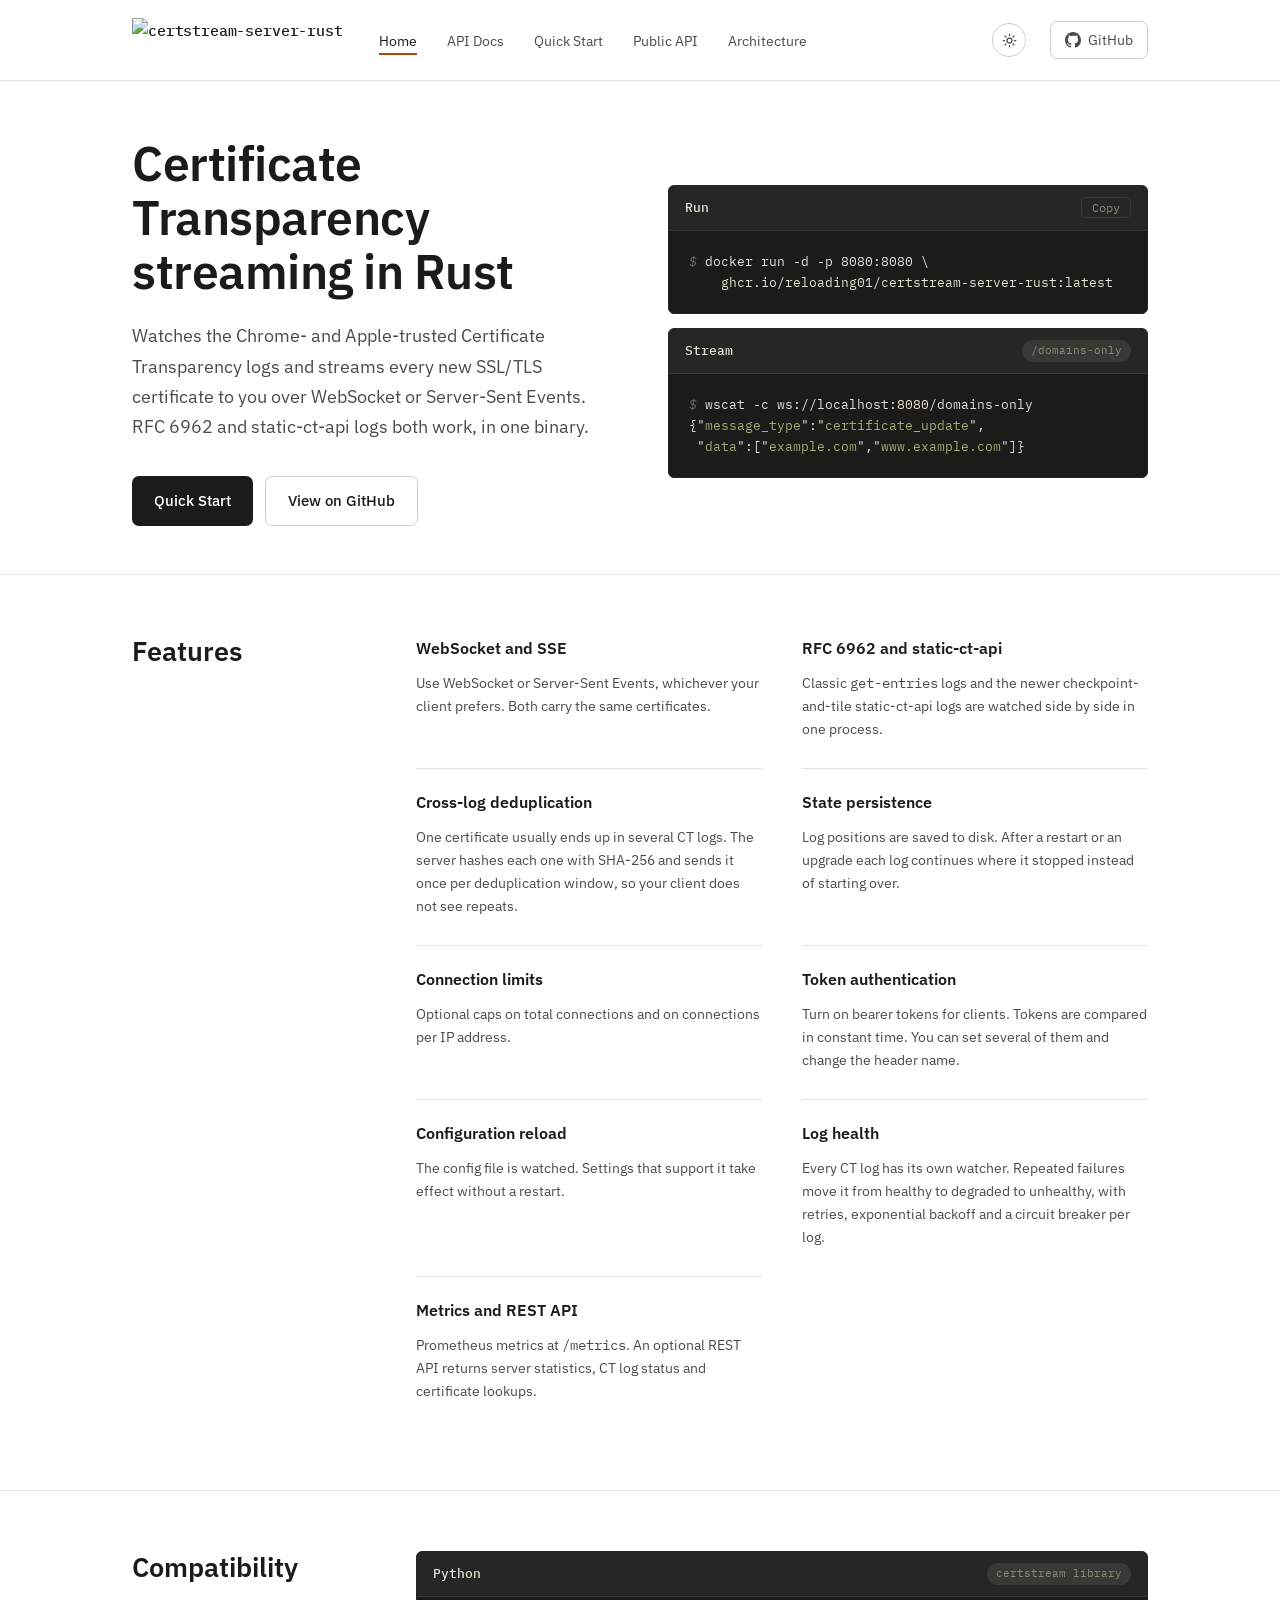
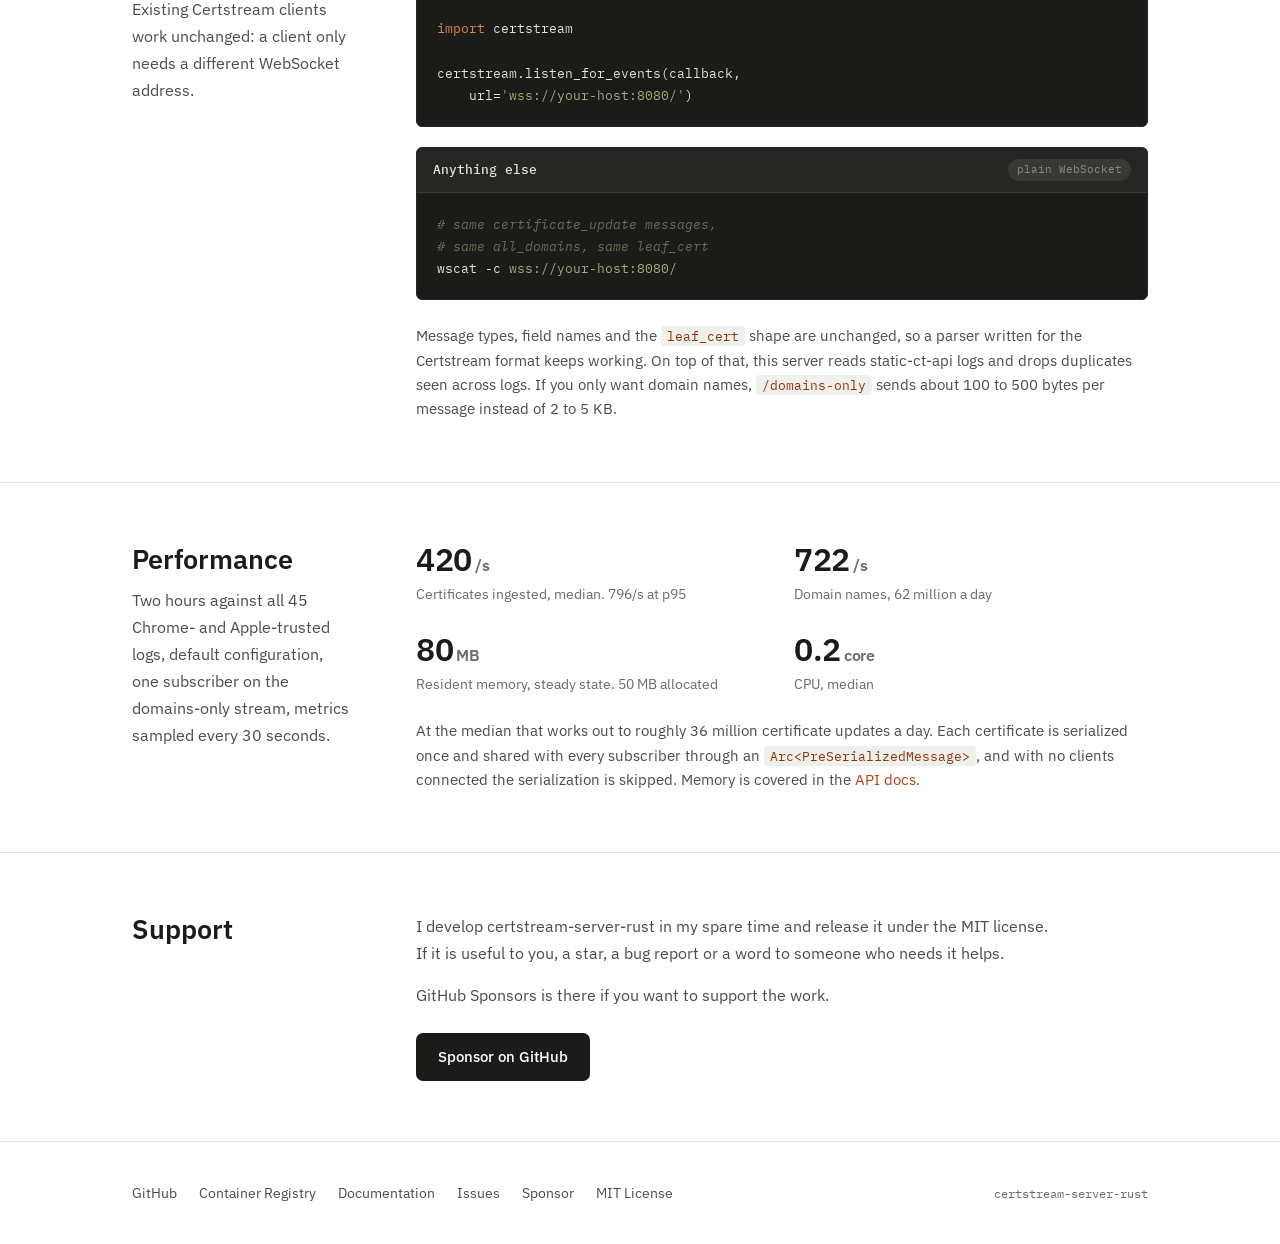
==== docs/index.html @ 44f42501 "feat(site): add public API page with live usage" ====
<!DOCTYPE html>
<html lang="en">
<head>
    <!-- Google tag (gtag.js) -->
    <script async src="https://www.googletagmanager.com/gtag/js?id=G-FKL0PZPXZL"></script>
    <script>
      window.dataLayer = window.dataLayer || [];
      function gtag(){dataLayer.push(arguments);}
      gtag("js", new Date());
      gtag("config", "G-FKL0PZPXZL");
    </script>
    <meta charset="UTF-8">
    <meta name="viewport" content="width=device-width, initial-scale=1.0">
    <title>Certstream Server Rust - Real-Time Certificate Transparency Log Streaming</title>
    <meta name="description" content="A Certificate Transparency streaming server written in Rust. Reads SSL/TLS certificates from Chrome- and Apple-trusted CT logs and streams them over WebSocket and SSE. Works with existing Certstream clients. RFC 6962 and static-ct-api in a single binary.">
    <meta name="keywords" content="certstream, certstream server, certstream rust, certstream-server-rust, certificate transparency, CT logs, SSL certificates, TLS certificates, real-time streaming, websocket, sse, rust server">
    <meta name="author" content="reloading01">
    <meta name="robots" content="index, follow">
    <link rel="canonical" href="https://certstream.dev/">
    <meta property="og:type" content="website">
    <meta property="og:url" content="https://certstream.dev/">
    <meta property="og:title" content="certstream-server-rust: Certificate Transparency streaming">
    <meta property="og:description" content="A certstream server in Rust. Reads SSL/TLS certificates from Chrome- and Apple-trusted CT logs and streams them over WebSocket and SSE.">
    <meta property="og:site_name" content="certstream-server-rust">
    <meta name="twitter:card" content="summary_large_image">
    <meta name="twitter:title" content="certstream-server-rust: Certificate Transparency streaming">
    <meta name="twitter:description" content="Stream SSL/TLS certificates from Chrome- and Apple-trusted CT logs over WebSocket and SSE. RFC 6962 and static-ct-api, in a single binary.">
    <meta name="theme-color" content="#ffffff">
    <link rel="icon" type="image/svg+xml" href="favicon.svg">
    <link rel="preconnect" href="https://fonts.googleapis.com">
    <link rel="preconnect" href="https://fonts.gstatic.com" crossorigin>
    <link href="https://fonts.googleapis.com/css2?family=IBM+Plex+Mono:ital,wght@0,400;0,500;1,400&family=IBM+Plex+Sans:wght@400;500;600&display=swap" rel="stylesheet">
    <script>
      // Applied before first paint so the page never flashes the wrong theme.
      (function () {
        var saved = null;
        try { saved = localStorage.getItem('theme'); } catch (e) {}
        if (saved === 'dark' || saved === 'light') {
          document.documentElement.setAttribute('data-theme', saved);
        }
        window.toggleTheme = function () {
          var root = document.documentElement;
          var current = root.getAttribute('data-theme');
          if (!current) {
            current = window.matchMedia('(prefers-color-scheme: dark)').matches ? 'dark' : 'light';
          }
          var next = current === 'dark' ? 'light' : 'dark';
          root.setAttribute('data-theme', next);
          try { localStorage.setItem('theme', next); } catch (e) {}
        };
      })();
    </script>
    <link rel="stylesheet" href="styles.css">
    <script type="application/ld+json">
    {
        "@context": "https://schema.org",
        "@type": "SoftwareApplication",
        "name": "certstream-server-rust",
        "description": "Certificate Transparency log streaming server written in Rust, with WebSocket and SSE endpoints",
        "url": "https://certstream.dev/",
        "applicationCategory": "SecurityApplication",
        "operatingSystem": "Linux, macOS, Windows",
        "offers": {
            "@type": "Offer",
            "price": "0",
            "priceCurrency": "USD"
        },
        "author": {
            "@type": "Person",
            "name": "reloading01",
            "url": "https://github.com/reloading01"
        },
        "codeRepository": "https://github.com/reloading01/certstream-server-rust",
        "programmingLanguage": "Rust",
        "license": "https://opensource.org/licenses/MIT"
    }
    </script>
    <script type="application/ld+json">
    {
        "@context": "https://schema.org",
        "@type": "FAQPage",
        "mainEntity": [
            {
                "@type": "Question",
                "name": "What is Certstream?",
                "acceptedAnswer": {
                    "@type": "Answer",
                    "text": "Certstream is a service that aggregates certificates from Certificate Transparency logs and streams them in real-time. It provides a firehose of newly issued SSL/TLS certificates that developers can filter and process."
                }
            },
            {
                "@type": "Question",
                "name": "What protocols does certstream-server-rust support?",
                "acceptedAnswer": {
                    "@type": "Answer",
                    "text": "certstream-server-rust supports WebSocket and Server-Sent Events (SSE), and ingests from both RFC 6962 and static-CT-API (checkpoint + tile) logs. This allows integration with browsers, command-line tools, and data pipelines."
                }
            },
            {
                "@type": "Question",
                "name": "Is there a free certstream API available?",
                "acceptedAnswer": {
                    "@type": "Answer",
                    "text": "You can self-host certstream-server-rust for free using Docker. Run `docker run -d -p 8080:8080 ghcr.io/reloading01/certstream-server-rust:latest` and connect via WebSocket at ws://localhost:8080/ or SSE at http://localhost:8080/sse."
                }
            },
            {
                "@type": "Question",
                "name": "How do I connect to the certstream API?",
                "acceptedAnswer": {
                    "@type": "Answer",
                    "text": "Self-host with Docker, then connect to ws://localhost:8080/ via WebSocket, or use `curl -N http://localhost:8080/sse` for Server-Sent Events. Python users can use the certstream library: certstream.listen_for_events(callback, url='ws://localhost:8080/'). See the Quick Start guide for details."
                }
            },
            {
                "@type": "Question",
                "name": "What can I use the certstream API for?",
                "acceptedAnswer": {
                    "@type": "Answer",
                    "text": "Common use cases: phishing domain detection, brand monitoring, security research, threat intelligence, certificate inventory, and discovering newly registered domains. The certstream API streams every newly issued SSL/TLS certificate in real-time from Certificate Transparency logs."
                }
            }
        ]
    }
    </script>
</head>
<body>
    <header>
        <div class="wrap">
            <a href="/" class="logo" aria-label="certstream-server-rust"><img class="logo-light" src="/logo-black.png" alt="certstream-server-rust"><img class="logo-dark" src="/logo-white.png" alt="" aria-hidden="true"></a>
            <nav>
                <ul class="nav-links">
                    <li><a href="/" class="active">Home</a></li>
                    <li><a href="docs.html">API Docs</a></li>
                    <li><a href="quickstart.html">Quick Start</a></li>
                    <li><a href="api.html">Public API</a></li>
                    <li><a href="architecture.html">Architecture</a></li>
                </ul>
            </nav>
            <button class="mobile-menu-btn" onclick="document.getElementById('mobile-nav').classList.add('active')"><span></span><span></span><span></span></button>
            <button class="theme-toggle" onclick="toggleTheme()" aria-label="Switch between light and dark theme" title="Switch theme">
                <svg class="sun" viewBox="0 0 24 24" fill="none" stroke="currentColor" stroke-width="2" stroke-linecap="round"><circle cx="12" cy="12" r="4"/><path d="M12 2v2M12 20v2M2 12h2M20 12h2M4.9 4.9l1.4 1.4M17.7 17.7l1.4 1.4M19.1 4.9l-1.4 1.4M6.3 17.7l-1.4 1.4"/></svg>
                <svg class="moon" viewBox="0 0 24 24" fill="none" stroke="currentColor" stroke-width="2" stroke-linecap="round" stroke-linejoin="round"><path d="M21 12.8A9 9 0 1111.2 3a7 7 0 009.8 9.8z"/></svg>
            </button>
            <a href="https://github.com/reloading01/certstream-server-rust" class="gh-link" target="_blank" rel="noopener">
                <svg width="16" height="16" viewBox="0 0 24 24" fill="currentColor"><path d="M12 0C5.37 0 0 5.37 0 12c0 5.31 3.435 9.795 8.205 11.385.6.105.825-.255.825-.57 0-.285-.015-1.23-.015-2.235-3.015.555-3.795-.735-4.035-1.41-.135-.345-.72-1.41-1.23-1.695-.42-.225-1.02-.78-.015-.795.945-.015 1.62.87 1.845 1.23 1.08 1.815 2.805 1.305 3.495.99.105-.78.42-1.305.765-1.605-2.67-.3-5.46-1.335-5.46-5.925 0-1.305.465-2.385 1.23-3.225-.12-.3-.54-1.53.12-3.18 0 0 1.005-.315 3.3 1.23.96-.27 1.98-.405 3-.405s2.04.135 3 .405c2.295-1.56 3.3-1.23 3.3-1.23.66 1.65.24 2.88.12 3.18.765.84 1.23 1.905 1.23 3.225 0 4.605-2.805 5.625-5.475 5.925.435.375.81 1.095.81 2.22 0 1.605-.015 2.895-.015 3.3 0 .315.225.69.825.57A12.02 12.02 0 0024 12c0-6.63-5.37-12-12-12z"/></svg>
                GitHub
            </a>
        </div>
    </header>
    <div class="mobile-nav" id="mobile-nav">
        <div class="mobile-nav-header">
            <a href="/" class="logo" aria-label="certstream-server-rust"><img class="logo-light" src="/logo-black.png" alt="certstream-server-rust"><img class="logo-dark" src="/logo-white.png" alt="" aria-hidden="true"></a>
            <button class="mobile-nav-close" onclick="document.getElementById('mobile-nav').classList.remove('active')">&times;</button>
        </div>
        <ul class="mobile-nav-links">
            <li><a href="/" class="active">Home</a></li>
            <li><a href="docs.html">API Docs</a></li>
            <li><a href="quickstart.html">Quick Start</a></li>
            <li><a href="api.html">Public API</a></li>
            <li><a href="architecture.html">Architecture</a></li>
            <li><a href="https://github.com/reloading01/certstream-server-rust" target="_blank" rel="noopener">GitHub</a></li>
        </ul>
    </div>

    <main>
        <section class="hero">
            <div class="wrap hero-grid">
                <div class="hero-copy">
                    <h1>Certificate Transparency streaming in Rust</h1>
                    <p class="hero-desc">
                        Watches the Chrome- and Apple-trusted Certificate Transparency logs and streams every new SSL/TLS certificate to you over WebSocket or Server-Sent Events. RFC 6962 and static-ct-api logs both work, in one binary.
                    </p>
                    <div class="hero-actions">
                        <a href="/quickstart.html" class="btn btn-primary">Quick Start</a>
                        <a href="https://github.com/reloading01/certstream-server-rust" class="btn btn-secondary" target="_blank" rel="noopener">View on GitHub</a>
                    </div>
                    <p class="hero-stats" id="hero-stats" hidden></p>
                </div>
                <div class="hero-demo">
                    <div class="code-example">
                        <div class="code-example-header">
                            <span class="lang">Run</span>
                            <button class="copy-btn" onclick="navigator.clipboard.writeText('docker run -d -p 8080:8080 ghcr.io/reloading01/certstream-server-rust:latest');this.textContent='Copied'">Copy</button>
                        </div>
                        <pre class="wrap"><span class="cm">$</span> docker run -d -p 8080:8080 \
    ghcr.io/reloading01/certstream-server-rust:latest</pre>
                    </div>
                    <div class="code-example">
                        <div class="code-example-header">
                            <span class="lang">Stream</span>
                            <span class="tag">/domains-only</span>
                        </div>
                        <pre class="wrap"><span class="cm">$</span> wscat -c ws://localhost:8080/domains-only
{"<span class="str">message_type</span>":"<span class="str">certificate_update</span>",
 "<span class="str">data</span>":["<span class="str">example.com</span>","<span class="str">www.example.com</span>"]}</pre>
                    </div>
                </div>
            </div>
        </section>

        <section id="features" class="split">
            <div class="wrap">
                <div class="section-header">
                    <h2>Features</h2>
                </div>
                <div class="features-list">
                    <div class="feature-item">
                        <h3>WebSocket and SSE</h3>
                        <p>Use WebSocket or Server-Sent Events, whichever your client prefers. Both carry the same certificates.</p>
                    </div>
                    <div class="feature-item">
                        <h3>RFC 6962 and static-ct-api</h3>
                        <p>Classic <code>get-entries</code> logs and the newer checkpoint-and-tile static-ct-api logs are watched side by side in one process.</p>
                    </div>
                    <div class="feature-item">
                        <h3>Cross-log deduplication</h3>
                        <p>One certificate usually ends up in several CT logs. The server hashes each one with SHA-256 and sends it once per deduplication window, so your client does not see repeats.</p>
                    </div>
                    <div class="feature-item">
                        <h3>State persistence</h3>
                        <p>Log positions are saved to disk. After a restart or an upgrade each log continues where it stopped instead of starting over.</p>
                    </div>
                    <div class="feature-item">
                        <h3>Connection limits</h3>
                        <p>Optional caps on total connections and on connections per IP address.</p>
                    </div>
                    <div class="feature-item">
                        <h3>Token authentication</h3>
                        <p>Turn on bearer tokens for clients. Tokens are compared in constant time. You can set several of them and change the header name.</p>
                    </div>
                    <div class="feature-item">
                        <h3>Configuration reload</h3>
                        <p>The config file is watched. Settings that support it take effect without a restart.</p>
                    </div>
                    <div class="feature-item">
                        <h3>Log health</h3>
                        <p>Every CT log has its own watcher. Repeated failures move it from healthy to degraded to unhealthy, with retries, exponential backoff and a circuit breaker per log.</p>
                    </div>
                    <div class="feature-item">
                        <h3>Metrics and REST API</h3>
                        <p>Prometheus metrics at <code>/metrics</code>. An optional REST API returns server statistics, CT log status and certificate lookups.</p>
                    </div>
                </div>
            </div>
        </section>

        <section id="migrating" class="split">
            <div class="wrap">
                <div class="section-header">
                    <h2>Compatibility</h2>
                    <p>Existing Certstream clients work unchanged: a client only needs a different WebSocket address.</p>
                </div>
                <div class="code-examples">
                    <div class="code-example">
                        <div class="code-example-header">
                            <span class="lang">Python</span>
                            <span class="tag">certstream library</span>
                        </div>
                        <pre class="wrap"><span class="kw">import</span> certstream

certstream.listen_for_events(callback,
    url=<span class="str">'wss://your-host:8080/'</span>)</pre>
                    </div>
                    <div class="code-example">
                        <div class="code-example-header">
                            <span class="lang">Anything else</span>
                            <span class="tag">plain WebSocket</span>
                        </div>
                        <pre class="wrap"><span class="cm"># same certificate_update messages,</span>
<span class="cm"># same all_domains, same leaf_cert</span>
wscat -c <span class="str">wss://your-host:8080/</span></pre>
                    </div>
                </div>
                <p style="margin-top: 24px; color: var(--ink-2); font-size: 0.92rem; max-width: 72ch;">
                    Message types, field names and the <code>leaf_cert</code> shape are unchanged, so a parser written for the Certstream format keeps working. On top of that, this server reads static-ct-api logs and drops duplicates seen across logs. If you only want domain names, <code>/domains-only</code> sends about 100 to 500 bytes per message instead of 2 to 5 KB.
                </p>
            </div>
        </section>

        <section id="performance" class="split">
            <div class="wrap">
                <div class="section-header">
                    <h2>Performance</h2>
                    <p>Two hours against all 45 Chrome- and Apple-trusted logs, default configuration, one subscriber on the domains-only stream, metrics sampled every 30 seconds.</p>
                </div>
                <div class="stat-grid">
                    <div class="stat-cell">
                        <div class="num">420<span class="unit">/s</span></div>
                        <div class="lbl">Certificates ingested, median. 796/s at p95</div>
                    </div>
                    <div class="stat-cell">
                        <div class="num">722<span class="unit">/s</span></div>
                        <div class="lbl">Domain names, 62 million a day</div>
                    </div>
                    <div class="stat-cell">
                        <div class="num">80<span class="unit">MB</span></div>
                        <div class="lbl">Resident memory, steady state. 50 MB allocated</div>
                    </div>
                    <div class="stat-cell">
                        <div class="num">0.2<span class="unit">core</span></div>
                        <div class="lbl">CPU, median</div>
                    </div>
                </div>
                <p style="margin-top: 24px; color: var(--ink-2); font-size: 0.92rem; max-width: 72ch;">
                    At the median that works out to roughly 36 million certificate updates a day. Each certificate is serialized once and shared with every subscriber through an <code>Arc&lt;PreSerializedMessage&gt;</code>, and with no clients connected the serialization is skipped. Memory is covered in the
                    <a href="docs.html#performance">API docs</a>.
                </p>
            </div>
        </section>


        <section id="support" class="split">
            <div class="wrap">
                <div class="section-header">
                    <h2>Support</h2>
                </div>
                <div class="center-block">
                    <p>
                        I develop certstream-server-rust in my spare time and release it under the MIT license. If it is useful to you, a star, a bug report or a word to someone who needs it helps.
                    </p>
                    <p>
                        GitHub Sponsors is there if you want to support the work.
                    </p>
                    <div style="margin-top: 24px;">
                        <a href="https://github.com/sponsors/reloading01" class="btn btn-primary" target="_blank" rel="noopener">Sponsor on GitHub</a>
                    </div>
                </div>
            </div>
        </section>
    </main>

    <footer>
        <div class="wrap">
            <div class="links">
                <a href="https://github.com/reloading01/certstream-server-rust" target="_blank" rel="noopener">GitHub</a>
                <a href="https://github.com/reloading01/certstream-server-rust/pkgs/container/certstream-server-rust" target="_blank" rel="noopener">Container Registry</a>
                <a href="docs.html">Documentation</a>
                <a href="https://github.com/reloading01/certstream-server-rust/issues" target="_blank" rel="noopener">Issues</a>
                <a href="https://github.com/sponsors/reloading01" target="_blank" rel="noopener">Sponsor</a>
                <a href="https://github.com/reloading01/certstream-server-rust/blob/main/LICENSE" target="_blank" rel="noopener">MIT License</a>
            </div>
            <span class="colophon">certstream-server-rust</span>
        </div>
    </footer>
    <script>
      fetch('/stats.json').then(function (r) { return r.json(); }).then(function (s) {
        var n = new Intl.NumberFormat('en', { notation: 'compact', maximumFractionDigits: 1 });
        var el = document.getElementById('hero-stats');
        el.innerHTML = '<a href="https://github.com/reloading01/certstream-server-rust/stargazers" target="_blank" rel="noopener"><strong>' + n.format(s.stars) + '</strong> stars</a>' +
          '<a href="https://github.com/reloading01/certstream-server-rust/pkgs/container/certstream-server-rust" target="_blank" rel="noopener"><strong>' + n.format(s.container_pulls) + '</strong> image pulls</a>';
        el.hidden = false;
      }).catch(function () {});
    </script>
</body>
</html>
---- docs/styles.css ----
/* certstream-server-rust site styles */

:root {
    --paper:      #ffffff;
    --surface:    #f7f7f6;
    --ink:        #1b1b1a;
    --ink-2:      #4b4b48;
    --ink-3:      #6a6a66;   /* 4.5:1 on paper */
    --line:       #e4e4e0;
    --line-2:     #cfcfc9;
    --rust:       #b7410e;
    --rust-2:     #8f330b;

    --code-bg:    #1b1b19;
    --code-panel: #262624;
    --code-ink:   #e7e3d6;
    --code-dim:   #8d8979;

    --syn-kw:  #d68b56;
    --syn-fn:  #7aa7cf;
    --syn-str: #9bb074;
    --syn-cm:  #6f6a5a;
    --syn-var: #d2ab64;
    --inline-code-bg: #efefec;
    --code-border: #383835;

    --maxw: 1080px;
    --radius: 6px;
}

/* ---------- dark theme: media query for the OS setting, attribute for an explicit choice ---------- */
@media (prefers-color-scheme: dark) {
    :root:not([data-theme="light"]) {
        --paper:      #141413;
        --surface:    #1c1c1a;
        --ink:        #e9e9e5;
        --ink-2:      #b3b3ac;
        --ink-3:      #8e8e87;
        --line:       #2c2c29;
        --line-2:     #3d3d39;
        --rust:       #e08a5a;
        --rust-2:     #eba57d;
        --code-bg:    #0d0d0c;
        --code-panel: #1a1a18;
        --inline-code-bg: #242422;
        --code-border: #2c2c29;
    }
}

:root[data-theme="dark"] {
    --paper:      #141413;
    --surface:    #1c1c1a;
    --ink:        #e9e9e5;
    --ink-2:      #b3b3ac;
    --ink-3:      #8e8e87;
    --line:       #2c2c29;
    --line-2:     #3d3d39;
    --rust:       #e08a5a;
    --rust-2:     #eba57d;
    --code-bg:    #0d0d0c;
    --code-panel: #1a1a18;
    --inline-code-bg: #242422;
    --code-border: #2c2c29;
}

* { margin: 0; padding: 0; box-sizing: border-box; }

html { scroll-behavior: smooth; }

body {
    font-family: 'IBM Plex Sans', system-ui, sans-serif;
    background: var(--paper);
    color: var(--ink);
    line-height: 1.65;
    font-size: 16px;
    -webkit-font-smoothing: antialiased;
}

code, pre, .mono { font-family: 'IBM Plex Mono', monospace; }

a { color: var(--rust); text-decoration: none; }
a:hover { color: var(--rust-2); text-decoration: underline; text-underline-offset: 3px; }

.wrap { max-width: var(--maxw); margin: 0 auto; padding: 0 32px; }

/* ---------- header ---------- */
header {
    border-bottom: 1px solid var(--line);
    padding: 18px 0;
    position: sticky;
    top: 0;
    background: var(--paper);
    z-index: 100;
}
header .wrap { display: flex; align-items: center; gap: 36px; }
header nav { margin-right: auto; }
.logo {
    font-family: 'IBM Plex Mono', monospace;
    font-weight: 500;
    font-size: 0.95rem;
    letter-spacing: -0.01em;
    color: var(--ink);
    display: flex;
    align-items: center;
    gap: 10px;
}
.logo img { height: 44px; width: auto; display: block; flex-shrink: 0; }
.logo-dark { display: none !important; }
:root[data-theme="dark"] .logo-light { display: none; }
:root[data-theme="dark"] .logo-dark { display: block !important; }
@media (prefers-color-scheme: dark) {
    :root:not([data-theme="light"]) .logo-light { display: none; }
    :root:not([data-theme="light"]) .logo-dark { display: block !important; }
}
.logo:hover { text-decoration: none; color: var(--ink); }

nav .nav-links { display: flex; gap: 30px; list-style: none; }
.nav-links a {
    color: var(--ink-2);
    font-size: 0.9rem;
    position: relative;
    padding: 2px 0;
}
.nav-links a:hover { color: var(--ink); text-decoration: none; }
.nav-links a.active { color: var(--ink); }
.nav-links a.active::after {
    content: "";
    position: absolute;
    left: 0; right: 0; bottom: -3px;
    height: 2px;
    background: var(--rust);
}

.gh-link {
    margin-left: -12px;
    display: inline-flex;
    align-items: center;
    gap: 7px;
    color: var(--ink-2);
    font-size: 0.85rem;
    border: 1px solid var(--line-2);
    padding: 7px 14px;
    border-radius: 7px;
}
.gh-link:hover { border-color: var(--ink-3); color: var(--ink); text-decoration: none; }

/* ---------- hero ---------- */
.hero {
    padding: 56px 0 48px;
    border-bottom: 1px solid var(--line);
}
.hero h1 {
    font-family: 'IBM Plex Sans', system-ui, sans-serif;
    font-weight: 600;
    font-size: clamp(2rem, 5vw, 3rem);
    line-height: 1.12;
    letter-spacing: -0.01em;
    max-width: 16ch;
    margin-bottom: 22px;
}
.hero-desc {
    font-size: 1.15rem;
    color: var(--ink-2);
    max-width: 58ch;
    margin-bottom: 34px;
}
.hero-grid { display: grid; grid-template-columns: minmax(0, 1fr) minmax(0, 1fr); gap: 56px; align-items: center; }
.hero-actions { display: flex; gap: 12px; flex-wrap: wrap; }
.hero-stats { display: flex; gap: 24px; margin-top: 28px; font-size: 0.9rem; color: var(--ink-3); }
.hero-stats[hidden] { display: none; }
.hero-stats strong { color: var(--ink); font-weight: 600; }
.hero-stats a { color: var(--ink-3); }
.hero-stats a:hover { color: var(--ink); text-decoration: none; }
.hero-demo { display: flex; flex-direction: column; gap: 14px; min-width: 0; }
.hero-demo .code-example pre { font-size: 0.8rem; }
.copy-btn {
    margin-left: auto;
    background: none;
    border: 1px solid var(--code-border);
    color: var(--code-dim);
    padding: 2px 10px;
    border-radius: 5px;
    cursor: pointer;
    font: 0.72rem 'IBM Plex Mono', monospace;
}
.copy-btn:hover { color: var(--code-ink); }

/* ---------- buttons ---------- */
.btn {
    padding: 12px 22px;
    border-radius: 7px;
    font-weight: 500;
    font-size: 0.92rem;
    display: inline-flex;
    align-items: center;
    gap: 8px;
}
.btn:hover { text-decoration: none; }
.btn-primary { background: var(--ink); color: var(--paper); }
.btn-primary:hover { background: var(--rust); color: #fff; }
.btn-secondary { background: transparent; color: var(--ink); border: 1px solid var(--line-2); }
.btn-secondary:hover { border-color: var(--ink); }

/* ---------- sections ---------- */
section { padding: 60px 0; border-bottom: 1px solid var(--line); }
section:last-of-type { border-bottom: none; }
.section-header { margin-bottom: 44px; max-width: 60ch; }
.section-header h2 {
    font-family: 'IBM Plex Sans', system-ui, sans-serif;
    font-weight: 600;
    font-size: 1.7rem;
    line-height: 1.2;
    margin-bottom: 12px;
}
.section-header p { color: var(--ink-2); font-size: 1.02rem; }

section h3 {
    font-size: 1rem;
    font-weight: 600;
    color: var(--ink);
    margin-bottom: 12px;
    margin-top: 36px;
}
section h3:first-of-type { margin-top: 0; }
section > .wrap > p { color: var(--ink-2); font-size: 0.98rem; max-width: 72ch; }
section > .wrap > p + p { margin-top: 1rem; }
section > .wrap > pre {
    background: var(--code-bg);
    border: 1px solid var(--code-panel);
    border-radius: var(--radius);
    padding: 18px 20px;
    margin: 20px 0 24px;
    overflow-x: auto;
    font-size: 0.84rem;
    line-height: 1.65;
    color: var(--code-ink);
    scrollbar-width: thin;
}
section > .wrap > table { margin-top: 8px; }
section > .wrap > table + p,
section > .wrap > .code-examples + p,
section > .wrap > .code-example + p { margin-top: 20px; }
section > .wrap > p code,
.section-header p code {
    background: var(--inline-code-bg);
    padding: 2px 6px;
    border-radius: 4px;
    color: var(--rust-2);
    font-size: 0.85em;
}
section > .wrap > p strong { color: var(--ink); font-weight: 600; }

/* Home page sections: heading in a side column, content beside it. */
.split > .wrap { display: grid; grid-template-columns: 220px minmax(0, 1fr); column-gap: 64px; }
.split .section-header { grid-column: 1; grid-row: 1 / span 4; margin-bottom: 0; }
.split > .wrap > :not(.section-header) { grid-column: 2; min-width: 0; }
.split .features-list { grid-template-columns: repeat(2, 1fr); }
.split .features-list .feature-item:nth-child(-n+2) { border-top: 0; padding-top: 0; }
.split .code-examples { grid-template-columns: 1fr; }
.split .stat-grid { grid-template-columns: repeat(2, 1fr); border-top: 0; padding-top: 0; gap: 28px 24px; }
.split > .wrap > p { max-width: none !important; }

/* ---------- page header (inner pages) ---------- */
.page-header { padding: 60px 0 40px; border-bottom: 1px solid var(--line); }
.page-header h1 {
    font-family: 'IBM Plex Sans', system-ui, sans-serif;
    font-weight: 600;
    font-size: clamp(1.9rem, 4.5vw, 2.6rem);
    line-height: 1.15;
    letter-spacing: -0.01em;
    margin-bottom: 14px;
}
.page-header p { color: var(--ink-2); font-size: 1.12rem; max-width: 58ch; }

/* ---------- feature cards ---------- */
/* Plain two-column list; cards add boxes without adding information. */
.features-list { display: grid; grid-template-columns: repeat(3, 1fr); gap: 0 40px; }
.features-list.cols-2 { grid-template-columns: repeat(2, 1fr); }
.feature-item { border-top: 1px solid var(--line); padding: 20px 0 28px; }
.feature-item { min-width: 0; }
.feature-item code { overflow-wrap: anywhere; }
.feature-item h3 {
    font-family: 'IBM Plex Sans', sans-serif;
    font-size: 1.02rem;
    font-weight: 600;
    text-transform: none;
    letter-spacing: 0;
    color: var(--ink);
    margin: 0 0 9px;
}
.feature-item h3 a { color: var(--rust); }
.feature-item p { color: var(--ink-2); font-size: 0.9rem; line-height: 1.6; }
.feature-item ul { list-style: none; margin: 0; padding: 0; }
.feature-item ul li {
    color: var(--ink-2);
    font-size: 0.88rem;
    line-height: 1.55;
    padding: 4px 0 4px 16px;
    position: relative;
}
.feature-item ul li::before { content: ""; width: 5px; height: 5px; background: var(--rust); border-radius: 50%; position: absolute; left: 2px; top: 0.95em; }
.feature-item ul li strong { color: var(--ink); font-weight: 600; }

/* ---------- stat cards (own performance) ---------- */
/* Flat figures separated by rules, not tiles. */
.stat-grid { display: grid; grid-template-columns: repeat(4, 1fr); gap: 24px; border-top: 1px solid var(--line); padding-top: 24px; }
.stat-cell { min-width: 0; }
.stat-cell .num {
    font-family: 'IBM Plex Sans', system-ui, sans-serif;
    font-size: 2rem;
    font-weight: 600;
    line-height: 1;
    color: var(--ink);
    letter-spacing: -0.01em;
}
.stat-cell .num .unit { font-size: 1rem; color: var(--ink-3); margin-left: 3px; }
.stat-cell .lbl {
    font-size: 0.85rem;
    color: var(--ink-3);
    margin-top: 8px;
}

/* ---------- tables ---------- */
.endpoints-table { width: 100%; border-collapse: collapse; font-size: 0.92rem; }
.endpoints-table th, .endpoints-table td { text-align: left; padding: 13px 16px; border-bottom: 1px solid var(--line); }
.endpoints-table thead th { border-bottom: 1px solid var(--line-2); }
.endpoints-table tbody tr:hover { background: var(--surface); }
.endpoints-table th {
    color: var(--ink-3);
    font-weight: 500;
    font-family: 'IBM Plex Mono', monospace;
    font-size: 0.72rem;
    text-transform: uppercase;
    letter-spacing: 0.08em;
}
.endpoints-table td { color: var(--ink-2); }
.endpoints-table td strong { color: var(--ink); font-weight: 600; }
.endpoints-table code {
    background: var(--inline-code-bg);
    padding: 3px 7px;
    border-radius: 4px;
    color: var(--rust-2);
    font-size: 0.84em;
}

/* ---------- code examples ---------- */
.code-examples { display: grid; grid-template-columns: repeat(2, 1fr); gap: 20px; }
.code-examples > .code-example:last-child:nth-child(odd) { grid-column: 1 / -1; }
.code-example {
    background: var(--code-bg);
    border: 1px solid var(--code-panel);
    border-radius: var(--radius);
    overflow: hidden;
}
.code-example-header {
    background: var(--code-panel);
    padding: 11px 16px;
    border-bottom: 1px solid var(--code-border);
    display: flex;
    align-items: center;
    gap: 9px;
}
.code-example-header .lang { font-family: 'IBM Plex Mono', monospace; font-weight: 500; font-size: 0.82rem; color: var(--code-ink); }
.code-example-header .tag {
    font-family: 'IBM Plex Mono', monospace;
    font-size: 0.68rem;
    background: var(--code-border);
    padding: 2px 9px;
    border-radius: 20px;
    color: var(--code-dim);
    margin-left: auto;
}
.code-example pre {
    padding: 20px;
    overflow-x: auto;
    font-size: 0.84rem;
    line-height: 1.65;
    color: var(--code-ink);
    /* Shell one-liners are longer than these cards are wide. Wrapping keeps
       the whole command visible; a horizontal scrollbar on a dark card reads
       as a truncated command instead, which is what people reported. Line
       breaks in the source are still honoured. */
    white-space: pre-wrap;
    overflow-wrap: anywhere;
    /* Overlay scrollbars hide themselves until you scroll, which reads as a
       truncated command. Keep the track visible wherever the platform allows. */
    scrollbar-width: thin;
    scrollbar-color: var(--code-dim) transparent;
}
.code-example pre::-webkit-scrollbar { height: 8px; }
.code-example pre::-webkit-scrollbar-thumb {
    background: var(--code-dim);
    border-radius: 4px;
}
.code-example pre::-webkit-scrollbar-track { background: transparent; }

/* Commands that would otherwise run off the card wrap at any character
   rather than disappearing. Applied where the content is a shell one-liner. */
.code-example pre.wrap {
    white-space: pre-wrap;
    overflow-wrap: anywhere;
}
.code-example .kw  { color: var(--syn-kw); }
.code-example .fn  { color: var(--syn-fn); }
.code-example .str { color: var(--syn-str); }
.code-example .cm  { color: var(--syn-cm); font-style: italic; }
.code-example .var { color: var(--syn-var); }

/* ---------- info box / steps / format grid (architecture) ---------- */
.info-box {
    background: var(--surface);
    border: 1px solid var(--line);
    border-left: 2px solid var(--rust);
    border-radius: 8px;
    padding: 22px 26px;
    margin: 24px 0;
    max-width: 820px;
}
.info-box h4 { font-size: 0.95rem; color: var(--ink); margin: 0 0 10px; }
.info-box p { margin: 0; color: var(--ink-2); line-height: 1.65; font-size: 0.94rem; }
.info-box code, .step-list code, .format-card code {
    background: var(--inline-code-bg); padding: 2px 6px; border-radius: 4px; color: var(--rust-2); font-size: 0.85em;
}

.step-list { counter-reset: step; list-style: none; padding: 0; max-width: 720px; }
.step-list li {
    counter-increment: step;
    padding: 4px 0 26px 52px;
    position: relative;
    border-left: 1px solid var(--line-2);
    margin-left: 15px;
}
.step-list li:last-child { border-left-color: transparent; padding-bottom: 0; }
.step-list li::before {
    content: counter(step, decimal-leading-zero);
    position: absolute;
    left: -15px; top: -2px;
    width: 30px; height: 30px;
    background: var(--paper);
    border: 1px solid var(--rust);
    color: var(--rust);
    border-radius: 50%;
    display: flex; align-items: center; justify-content: center;
    font-family: 'IBM Plex Mono', monospace;
    font-weight: 500;
    font-size: 12px;
}
.step-list li h4 { margin: 0 0 6px; color: var(--ink); font-size: 1rem; }
.step-list li p { margin: 0; color: var(--ink-2); font-size: 0.94rem; }

.format-grid { display: grid; grid-template-columns: repeat(auto-fit, minmax(240px, 1fr)); gap: 16px; }
.format-card { background: var(--surface); border: 1px solid var(--line); border-radius: 8px; padding: 22px; }
.format-card h4 { margin: 0 0 4px; color: var(--ink); font-family: 'IBM Plex Mono', monospace; font-size: 0.95rem; }
.format-card .endpoint { color: var(--rust); font-family: 'IBM Plex Mono', monospace; font-size: 0.8rem; margin-bottom: 10px; }
.format-card p { margin: 0; color: var(--ink-2); font-size: 0.9rem; }
.format-card .size { margin-top: 10px; color: var(--ink-3); font-size: 0.78rem; font-family: 'IBM Plex Mono', monospace; }

/* mermaid container */
.mermaid { display: flex; justify-content: center; margin: 32px 0; }
.mermaid svg { max-width: 100%; }

/* ---------- support / centered block ---------- */
.center-block { max-width: 640px; }
.center-block p { color: var(--ink-2); line-height: 1.7; margin-bottom: 14px; }

/* ---------- footer ---------- */
footer { padding: 40px 0; color: var(--ink-3); font-size: 0.85rem; border-top: 1px solid var(--line); }
footer .wrap { display: flex; justify-content: space-between; align-items: center; gap: 24px; flex-wrap: wrap; }
footer .links { display: flex; gap: 22px; flex-wrap: wrap; }
footer a { color: var(--ink-2); }
footer a:hover { color: var(--ink); }
footer .colophon { font-family: 'IBM Plex Mono', monospace; font-size: 0.78rem; color: var(--ink-3); }

/* ---------- mobile nav ---------- */
.mobile-menu-btn { display: none; background: none; border: none; color: var(--ink-2); padding: 8px; cursor: pointer; flex-direction: column; gap: 5px; }
.mobile-menu-btn span { display: block; width: 22px; height: 2px; background: currentColor; border-radius: 1px; }
.mobile-nav { display: none; position: fixed; inset: 0; background: var(--paper); z-index: 200; flex-direction: column; padding: 20px 32px; }
.mobile-nav.active { display: flex; }
.mobile-nav-header { display: flex; justify-content: space-between; align-items: center; padding-bottom: 20px; border-bottom: 1px solid var(--line); margin-bottom: 20px; }
.mobile-nav-close { background: none; border: none; color: var(--ink-2); font-size: 1.6rem; cursor: pointer; padding: 4px 8px; line-height: 1; }
.mobile-nav-links { list-style: none; display: flex; flex-direction: column; gap: 4px; }
.mobile-nav-links a { display: block; padding: 15px 16px; color: var(--ink); font-size: 1.1rem; border-radius: 8px; }
.mobile-nav-links a:hover { background: var(--surface); text-decoration: none; }
.mobile-nav-links a.active { color: var(--rust); }

/* ---------- responsive ---------- */
@media (max-width: 920px) {
    .features-list, .stat-grid { grid-template-columns: repeat(2, 1fr); }
    .code-examples { grid-template-columns: 1fr; }
    .hero-grid { grid-template-columns: 1fr; gap: 36px; }
    .split > .wrap { grid-template-columns: 1fr; }
    .split .section-header { grid-row: auto; margin-bottom: 28px; }
    .split > .wrap > :not(.section-header) { grid-column: 1; }
    /* Matches the specificity of `nav .nav-links` above, which a bare
       `.nav-links` loses to no matter which media query it sits in. */
    nav .nav-links, .gh-link { display: none; }
    .mobile-menu-btn { display: flex; }
    section { padding: 44px 0; }
    .hero { padding: 64px 0 56px; }
}

@media (max-width: 600px) {
    .wrap { padding: 0 20px; }
    /* Identifiers like CERTSTREAM_CT_LOG_FORCE_HTTP1_OPERATORS have no break
       opportunity, so on a narrow screen one of them widens the whole page. */
    :not(pre) > code { overflow-wrap: break-word; }
    .features-list, .features-list.cols-2 { grid-template-columns: 1fr; }
    .stat-grid { grid-template-columns: 1fr 1fr; }
    .section-header h2 { font-size: 1.7rem; }
    .hero-actions { width: 100%; }
    .hero-actions .btn { flex: 1; justify-content: center; }
    .endpoints-table { display: block; overflow-x: auto; }
    .endpoints-table th, .endpoints-table td { white-space: nowrap; }
    footer .wrap { flex-direction: column; align-items: flex-start; }
}

/* ---------- theme toggle ---------- */
.theme-toggle {
    background: none;
    border: 1px solid var(--line-2);
    border-radius: 999px;
    width: 34px;
    height: 34px;
    display: inline-flex;
    align-items: center;
    justify-content: center;
    cursor: pointer;
    color: var(--ink-2);
    padding: 0;
    flex: 0 0 auto;
}
.theme-toggle:hover { color: var(--rust); border-color: var(--rust); }
.theme-toggle svg { width: 15px; height: 15px; display: block; }
.theme-toggle .moon { display: none; }
:root[data-theme="dark"] .theme-toggle .moon { display: block; }
:root[data-theme="dark"] .theme-toggle .sun { display: none; }
@media (prefers-color-scheme: dark) {
    :root:not([data-theme="light"]) .theme-toggle .moon { display: block; }
    :root:not([data-theme="light"]) .theme-toggle .sun { display: none; }
}

/* ---------- live usage panel ---------- */
.live-grid { display: grid; grid-template-columns: repeat(auto-fit, minmax(200px, 1fr)); border-top: 1px solid var(--line); border-left: 1px solid var(--line); }
.live-stat { padding: 20px; display: flex; flex-direction: column; gap: 6px; border-right: 1px solid var(--line); border-bottom: 1px solid var(--line); }
.live-label { font-size: 0.82rem; color: var(--ink-3); }
.live-value { font-family: 'IBM Plex Mono', monospace; font-size: 1.6rem; font-weight: 500; color: var(--ink); line-height: 1.2; }
.live-status { margin-top: 14px; font-size: 0.85rem; color: var(--ink-3); }
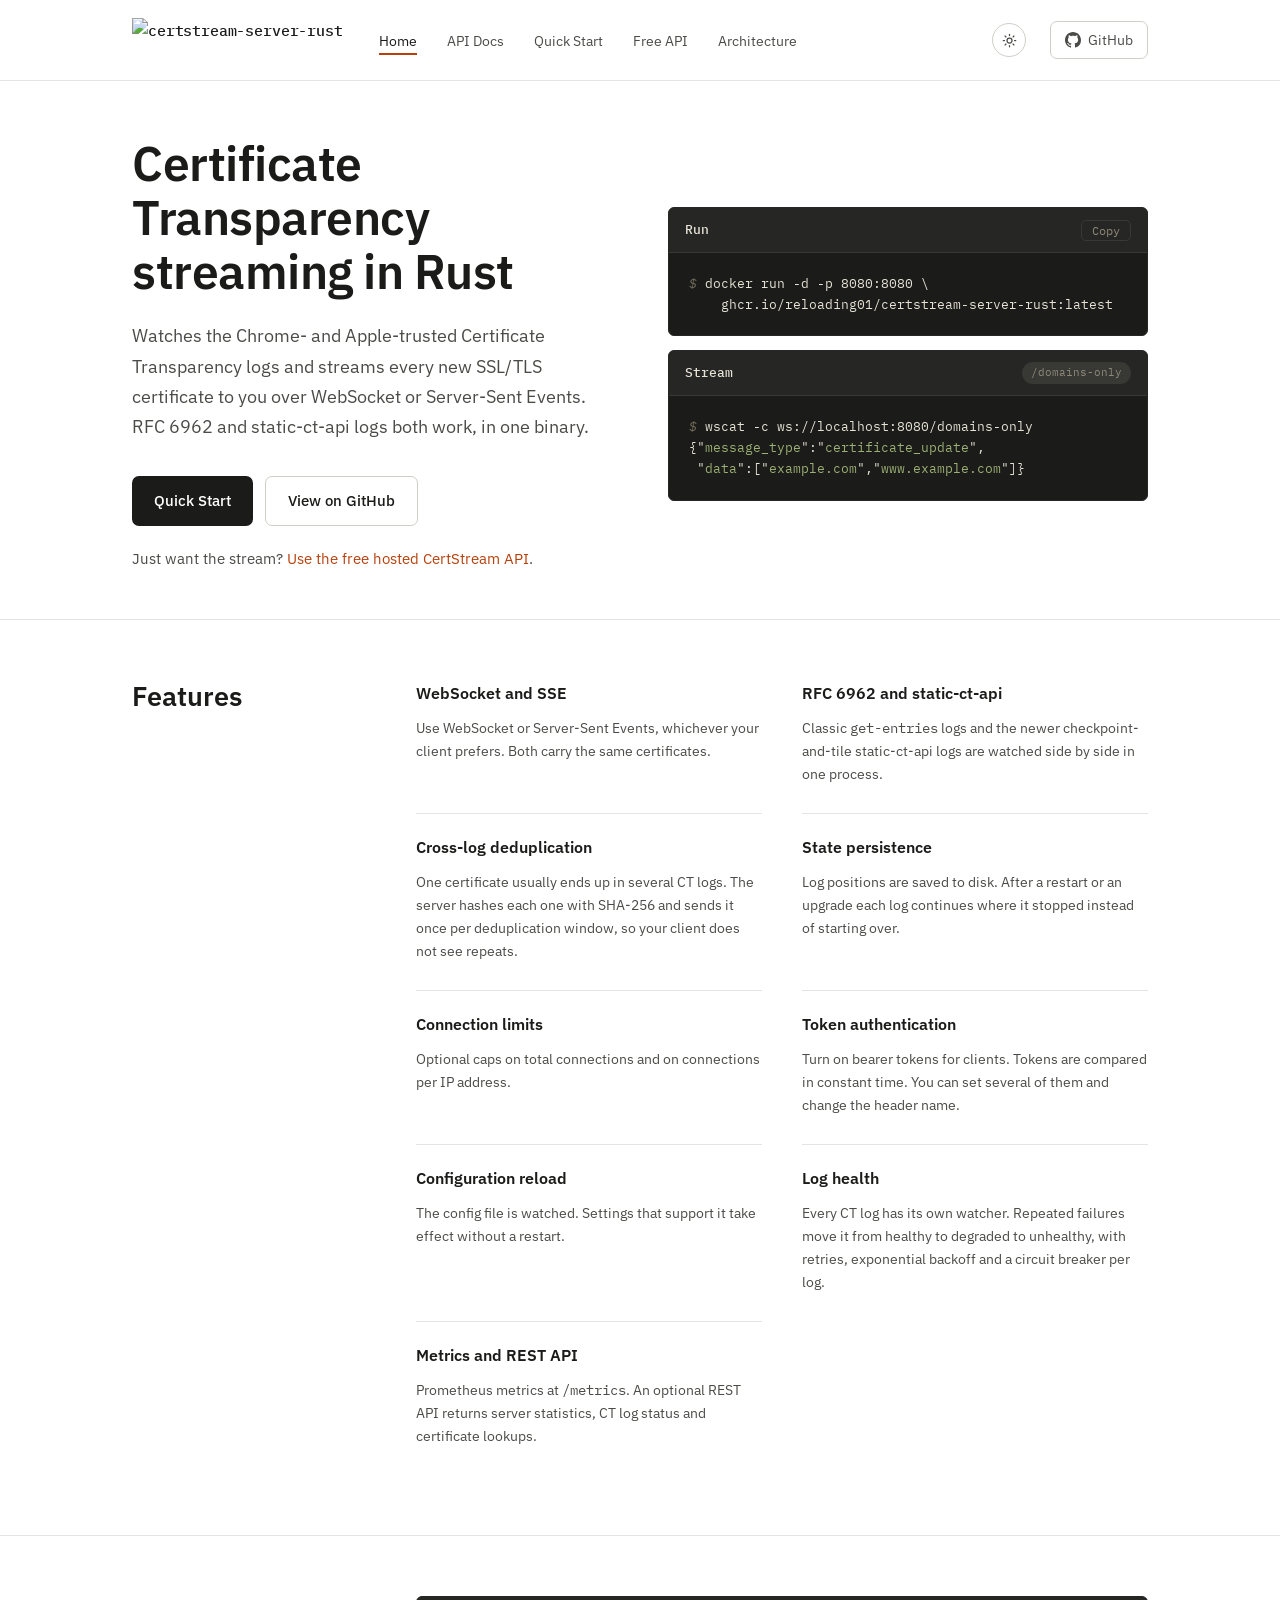
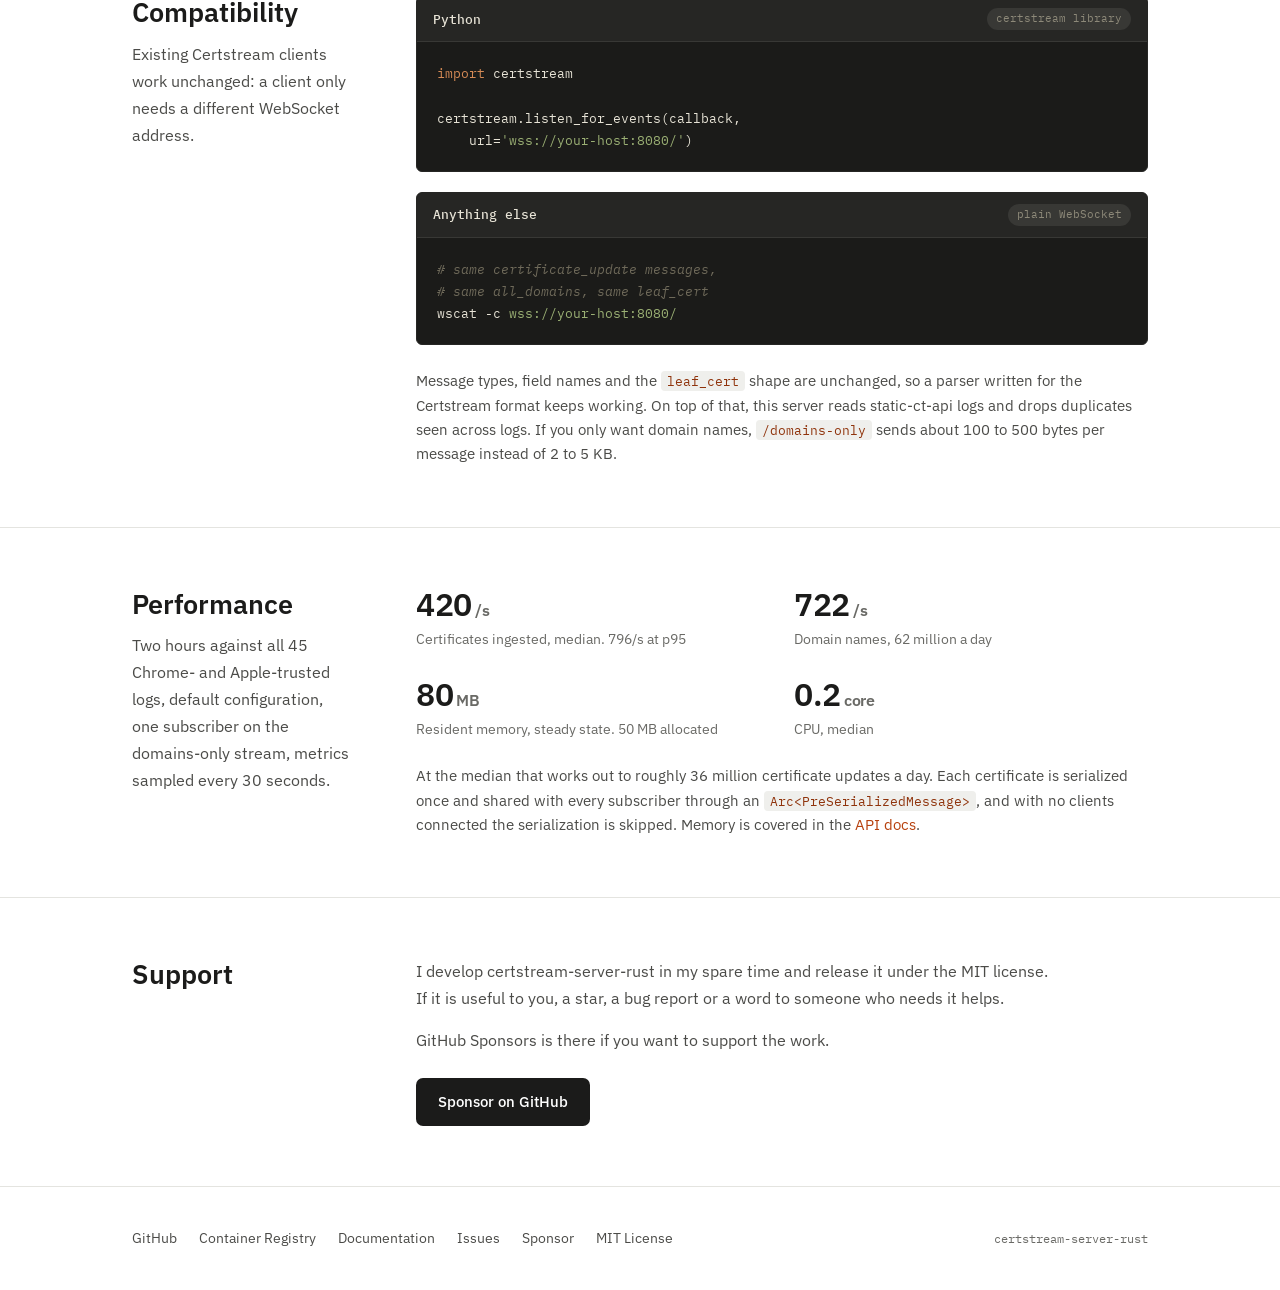
==== commit b97eb3f4: "feat(site): rebuild the public API page as the free CertStream API landing page" ====
--- a/docs/index.html
+++ b/docs/index.html
@@ -133,7 +133,7 @@
                     <li><a href="/" class="active">Home</a></li>
                     <li><a href="docs.html">API Docs</a></li>
                     <li><a href="quickstart.html">Quick Start</a></li>
-                    <li><a href="api.html">Public API</a></li>
+                    <li><a href="free-certstream-api.html">Free API</a></li>
                     <li><a href="architecture.html">Architecture</a></li>
                 </ul>
             </nav>
@@ -157,7 +157,7 @@
             <li><a href="/" class="active">Home</a></li>
             <li><a href="docs.html">API Docs</a></li>
             <li><a href="quickstart.html">Quick Start</a></li>
-            <li><a href="api.html">Public API</a></li>
+            <li><a href="free-certstream-api.html">Free API</a></li>
             <li><a href="architecture.html">Architecture</a></li>
             <li><a href="https://github.com/reloading01/certstream-server-rust" target="_blank" rel="noopener">GitHub</a></li>
         </ul>
@@ -175,6 +175,7 @@
                         <a href="/quickstart.html" class="btn btn-primary">Quick Start</a>
                         <a href="https://github.com/reloading01/certstream-server-rust" class="btn btn-secondary" target="_blank" rel="noopener">View on GitHub</a>
                     </div>
+                    <p class="hero-note">Just want the stream? <a href="/free-certstream-api.html">Use the free hosted CertStream API</a>.</p>
                     <p class="hero-stats" id="hero-stats" hidden></p>
                 </div>
                 <div class="hero-demo">
--- a/docs/styles.css
+++ b/docs/styles.css
@@ -545,3 +545,8 @@
 .live-label { font-size: 0.82rem; color: var(--ink-3); }
 .live-value { font-family: 'IBM Plex Mono', monospace; font-size: 1.6rem; font-weight: 500; color: var(--ink); line-height: 1.2; }
 .live-status { margin-top: 14px; font-size: 0.85rem; color: var(--ink-3); }
+.endpoints-table + .code-examples { margin-top: 28px; }
+.hero-note { margin-top: 20px; font-size: 0.95rem; color: var(--ink-2); }
+.faq { display: grid; gap: 24px; margin-bottom: 28px; max-width: 70ch; }
+.faq-item h3 { font-size: 1.02rem; font-weight: 600; margin-bottom: 4px; }
+.faq-item p { color: var(--ink-2); }
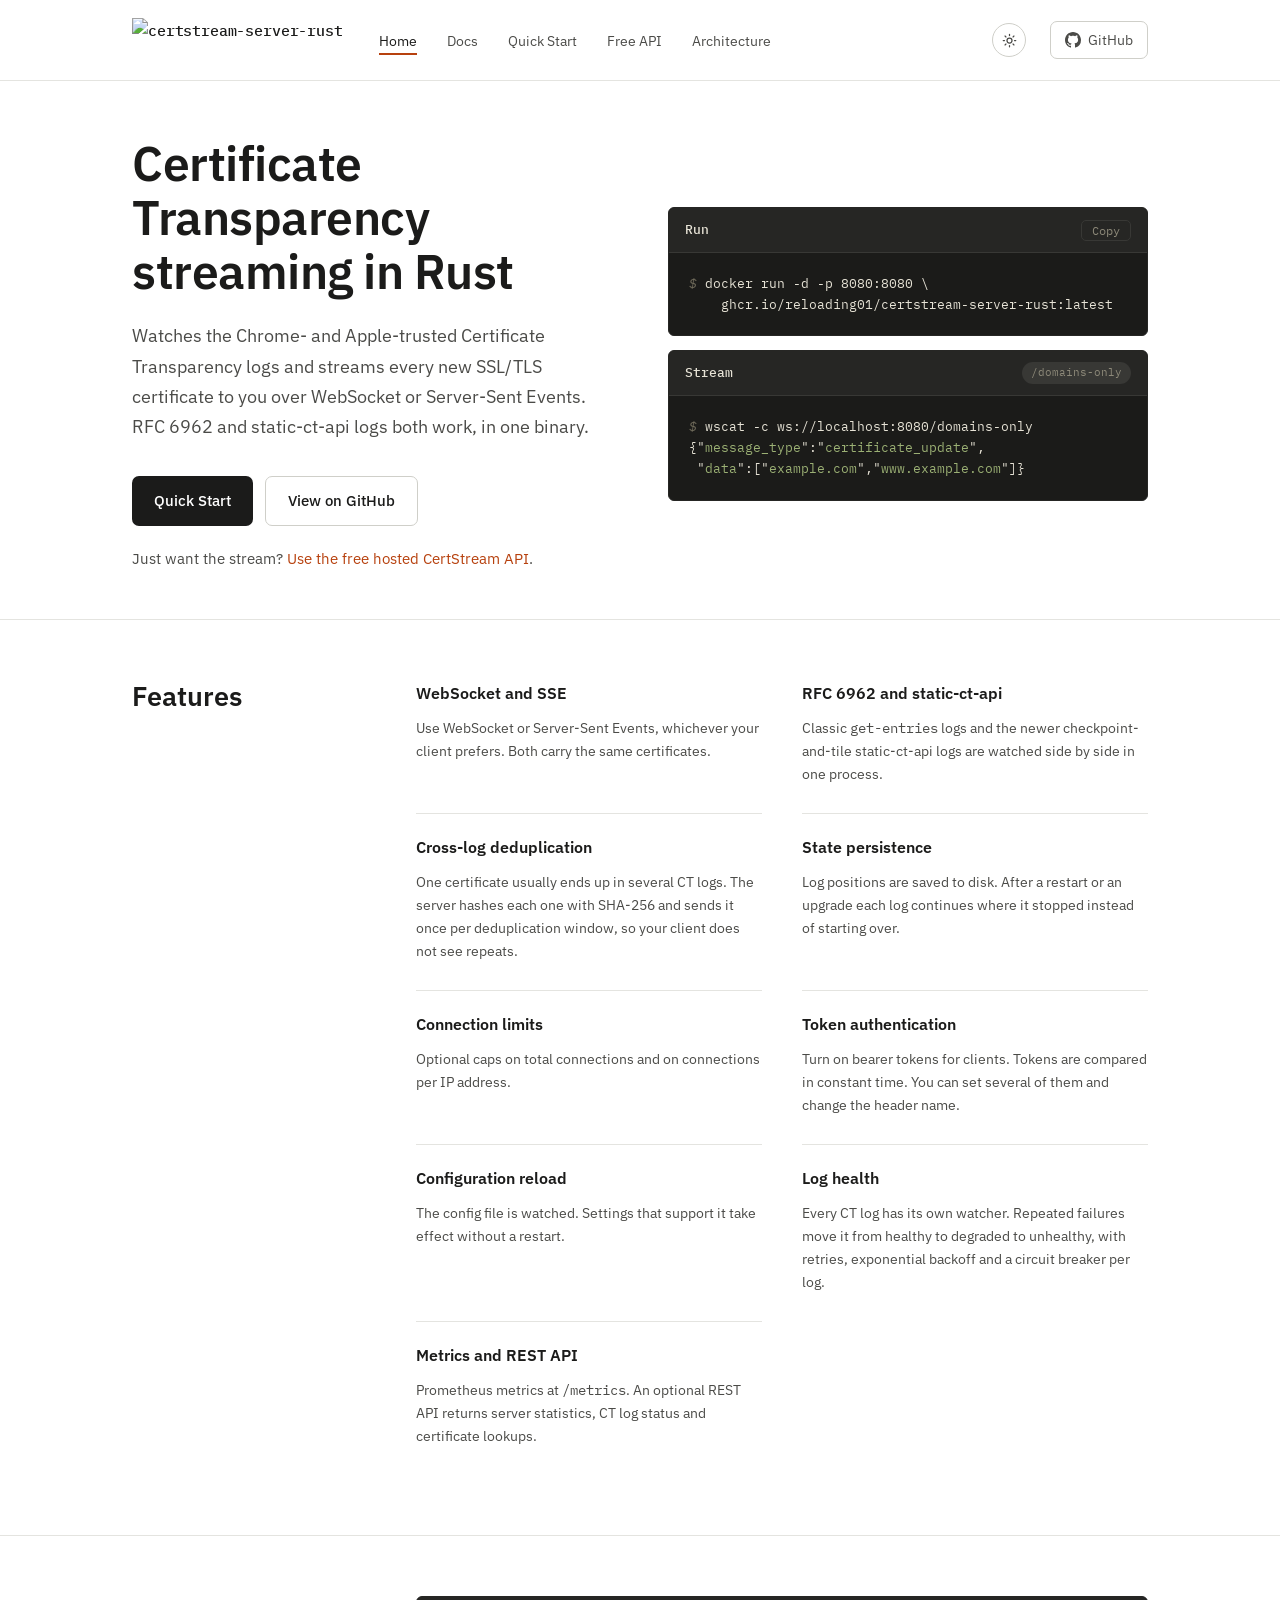
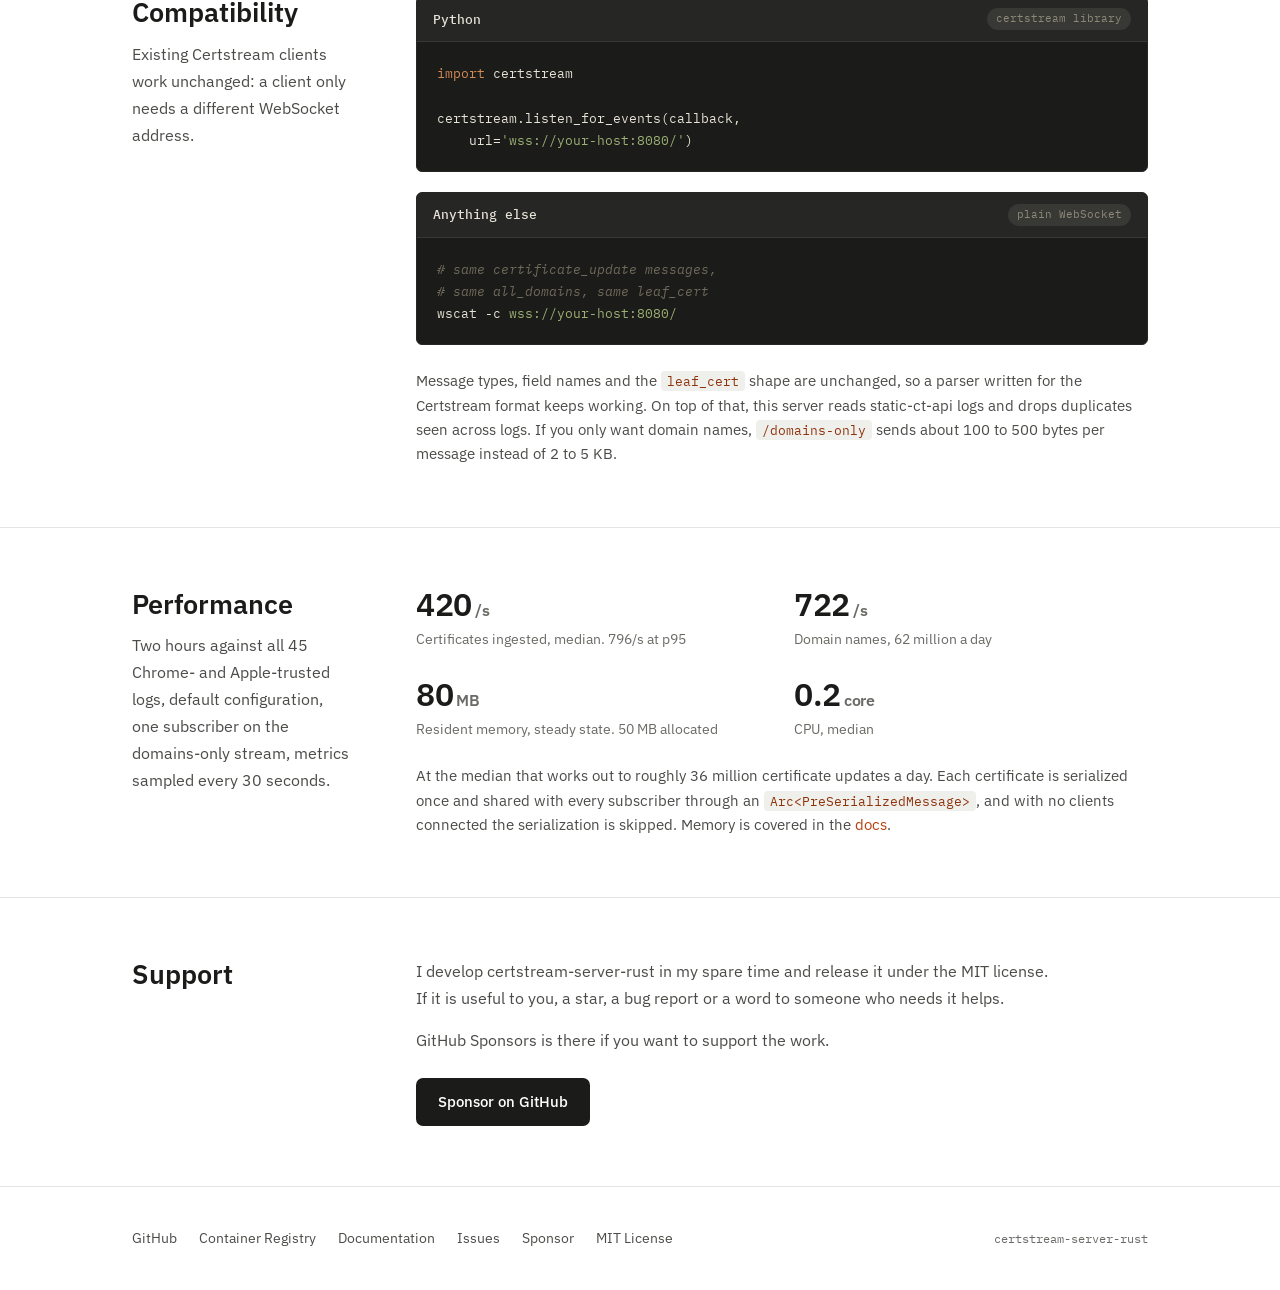
==== commit 9e9e8a8d: "docs(site): drop benchmark internals and rename the nav label to Docs The performance, Merkle, names" ====
--- a/docs/index.html
+++ b/docs/index.html
@@ -131,7 +131,7 @@
             <nav>
                 <ul class="nav-links">
                     <li><a href="/" class="active">Home</a></li>
-                    <li><a href="docs.html">API Docs</a></li>
+                    <li><a href="docs.html">Docs</a></li>
                     <li><a href="quickstart.html">Quick Start</a></li>
                     <li><a href="free-certstream-api.html">Free API</a></li>
                     <li><a href="architecture.html">Architecture</a></li>
@@ -155,7 +155,7 @@
         </div>
         <ul class="mobile-nav-links">
             <li><a href="/" class="active">Home</a></li>
-            <li><a href="docs.html">API Docs</a></li>
+            <li><a href="docs.html">Docs</a></li>
             <li><a href="quickstart.html">Quick Start</a></li>
             <li><a href="free-certstream-api.html">Free API</a></li>
             <li><a href="architecture.html">Architecture</a></li>
@@ -305,7 +305,7 @@
                 </div>
                 <p style="margin-top: 24px; color: var(--ink-2); font-size: 0.92rem; max-width: 72ch;">
                     At the median that works out to roughly 36 million certificate updates a day. Each certificate is serialized once and shared with every subscriber through an <code>Arc&lt;PreSerializedMessage&gt;</code>, and with no clients connected the serialization is skipped. Memory is covered in the
-                    <a href="docs.html#performance">API docs</a>.
+                    <a href="docs.html#performance">docs</a>.
                 </p>
             </div>
         </section>
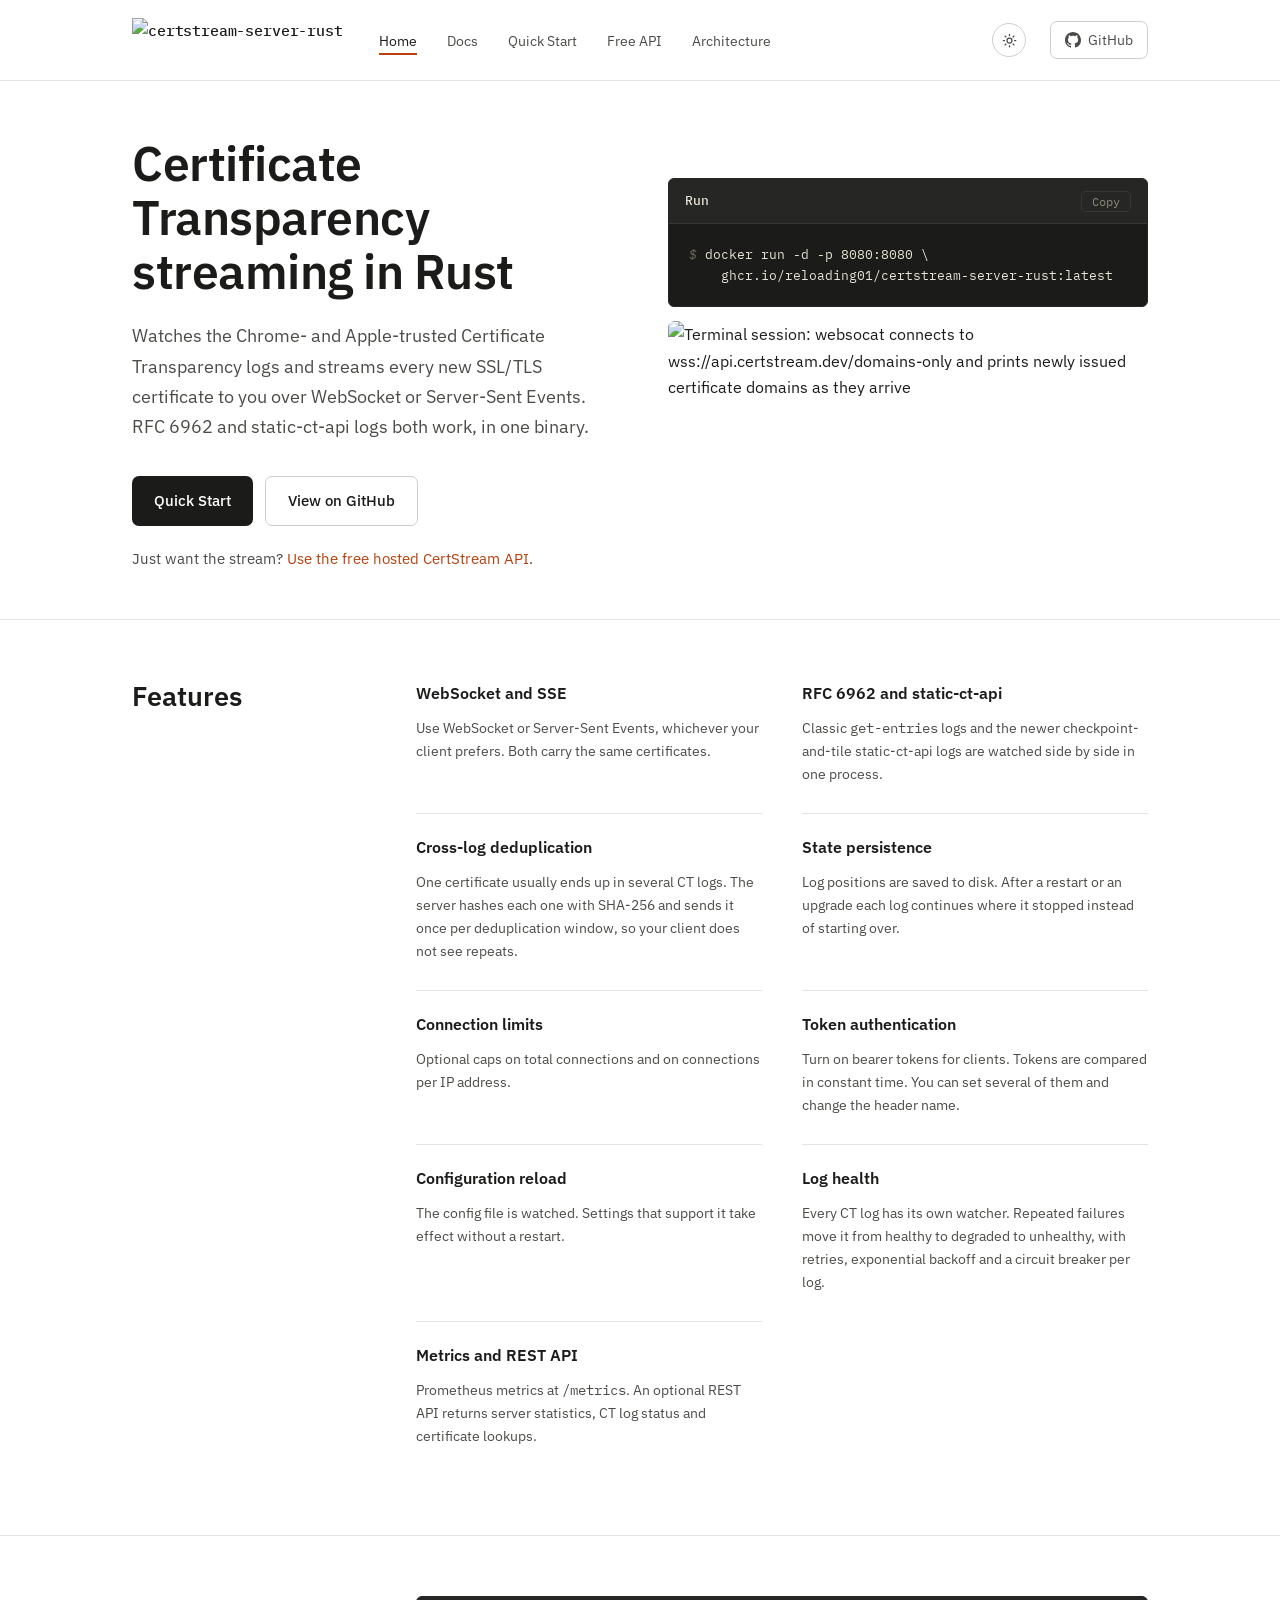
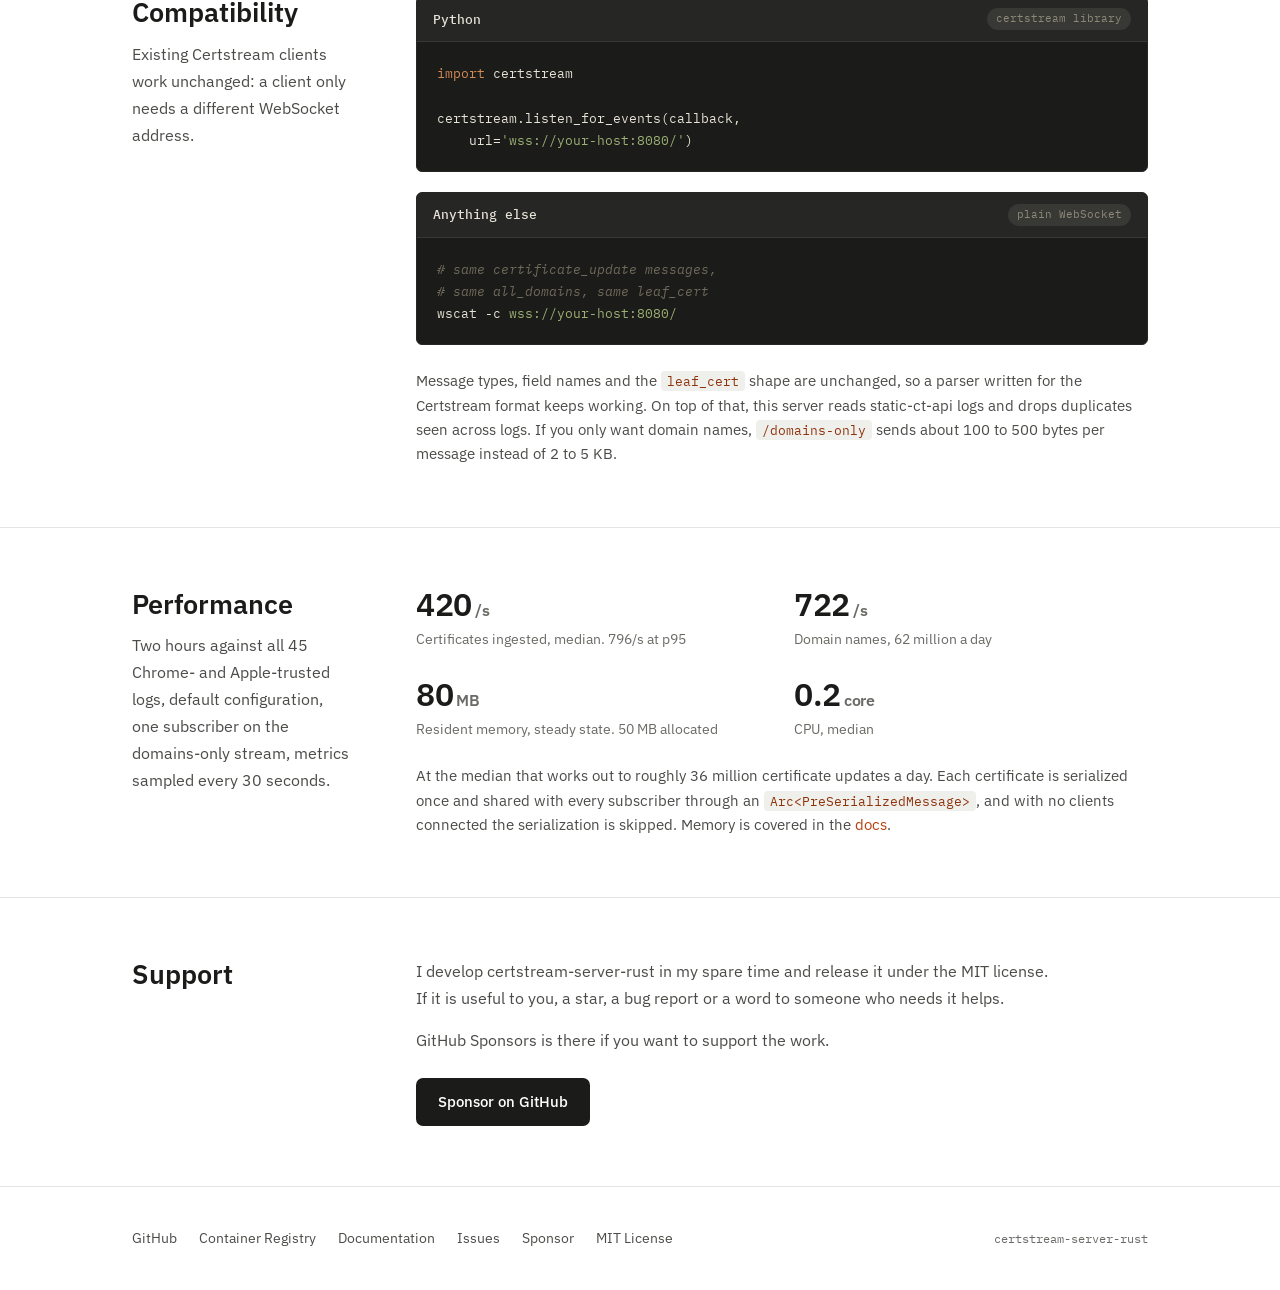
==== commit 6b73178d: "docs: add an animated terminal demo to the README and the site hero The hero's static stream snippet" ====
--- a/docs/index.html
+++ b/docs/index.html
@@ -187,15 +187,7 @@
                         <pre class="wrap"><span class="cm">$</span> docker run -d -p 8080:8080 \
     ghcr.io/reloading01/certstream-server-rust:latest</pre>
                     </div>
-                    <div class="code-example">
-                        <div class="code-example-header">
-                            <span class="lang">Stream</span>
-                            <span class="tag">/domains-only</span>
-                        </div>
-                        <pre class="wrap"><span class="cm">$</span> wscat -c ws://localhost:8080/domains-only
-{"<span class="str">message_type</span>":"<span class="str">certificate_update</span>",
- "<span class="str">data</span>":["<span class="str">example.com</span>","<span class="str">www.example.com</span>"]}</pre>
-                    </div>
+                    <img class="hero-term" src="/demo.svg" width="760" height="330" alt="Terminal session: websocat connects to wss://api.certstream.dev/domains-only and prints newly issued certificate domains as they arrive">
                 </div>
             </div>
         </section>
--- a/docs/styles.css
+++ b/docs/styles.css
@@ -173,6 +173,7 @@
 .hero-stats a:hover { color: var(--ink); text-decoration: none; }
 .hero-demo { display: flex; flex-direction: column; gap: 14px; min-width: 0; }
 .hero-demo .code-example pre { font-size: 0.8rem; }
+.hero-term { width: 100%; height: auto; display: block; border-radius: var(--radius); }
 .copy-btn {
     margin-left: auto;
     background: none;
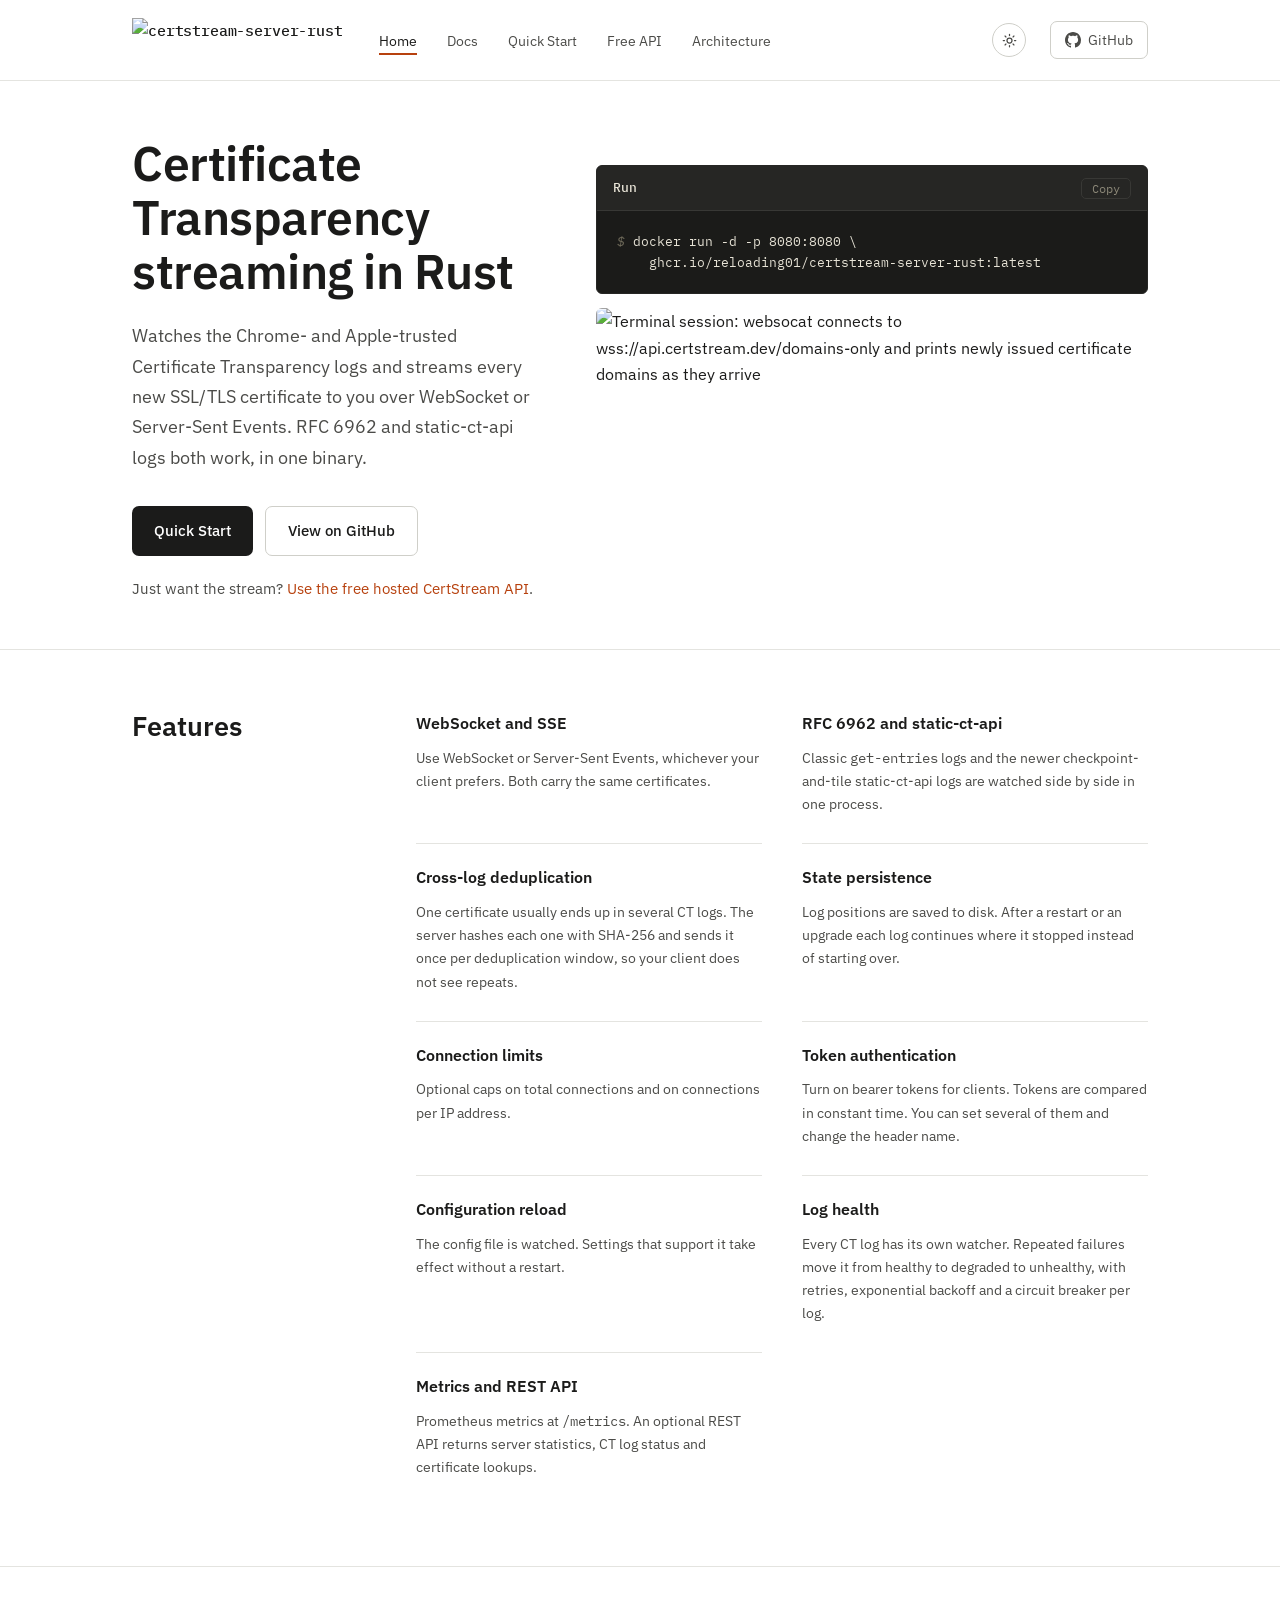
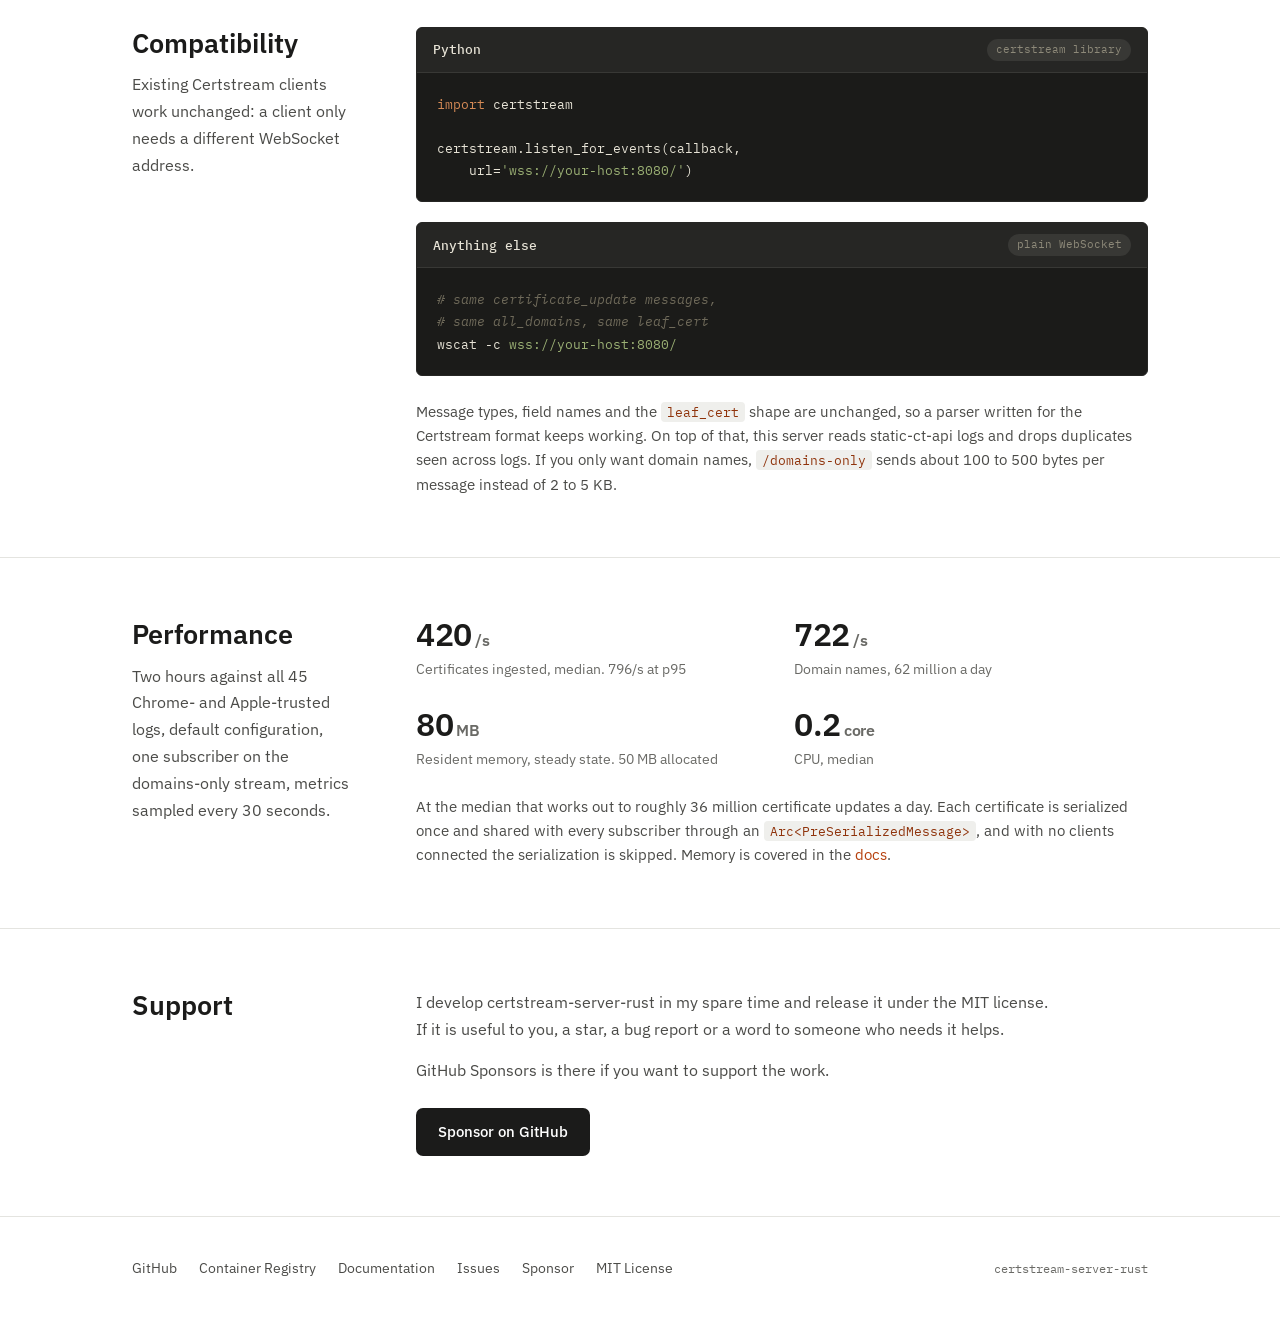
==== commit 3bdc3842: "docs: enlarge the hero demo and add issue templates The demo rendered at about 8px on wide screens; " ====
--- a/docs/index.html
+++ b/docs/index.html
@@ -187,7 +187,7 @@
                         <pre class="wrap"><span class="cm">$</span> docker run -d -p 8080:8080 \
     ghcr.io/reloading01/certstream-server-rust:latest</pre>
                     </div>
-                    <img class="hero-term" src="/demo.svg" width="760" height="330" alt="Terminal session: websocat connects to wss://api.certstream.dev/domains-only and prints newly issued certificate domains as they arrive">
+                    <img class="hero-term" src="/demo.svg" width="600" height="288" alt="Terminal session: websocat connects to wss://api.certstream.dev/domains-only and prints newly issued certificate domains as they arrive">
                 </div>
             </div>
         </section>
--- a/docs/styles.css
+++ b/docs/styles.css
@@ -164,7 +164,7 @@
     max-width: 58ch;
     margin-bottom: 34px;
 }
-.hero-grid { display: grid; grid-template-columns: minmax(0, 1fr) minmax(0, 1fr); gap: 56px; align-items: center; }
+.hero-grid { display: grid; grid-template-columns: minmax(0, 0.85fr) minmax(0, 1.15fr); gap: 56px; align-items: center; }
 .hero-actions { display: flex; gap: 12px; flex-wrap: wrap; }
 .hero-stats { display: flex; gap: 24px; margin-top: 28px; font-size: 0.9rem; color: var(--ink-3); }
 .hero-stats[hidden] { display: none; }
